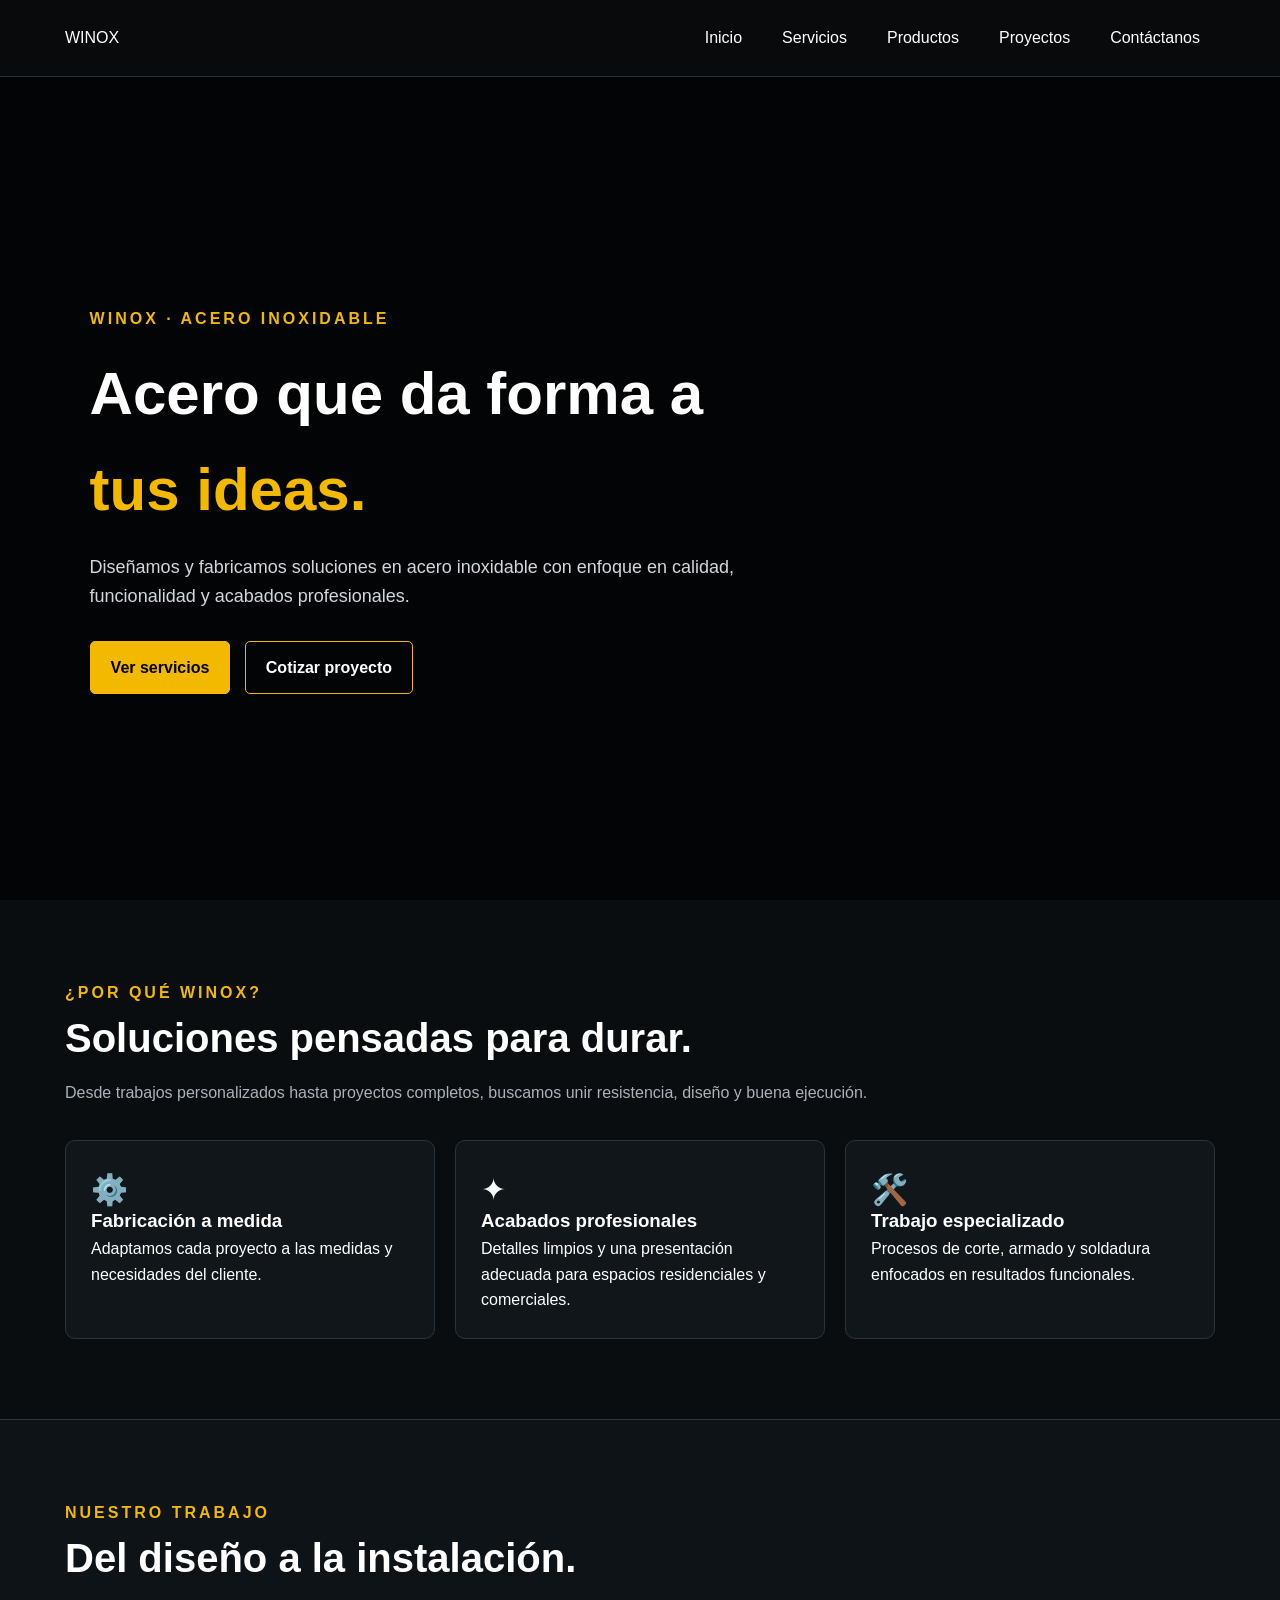
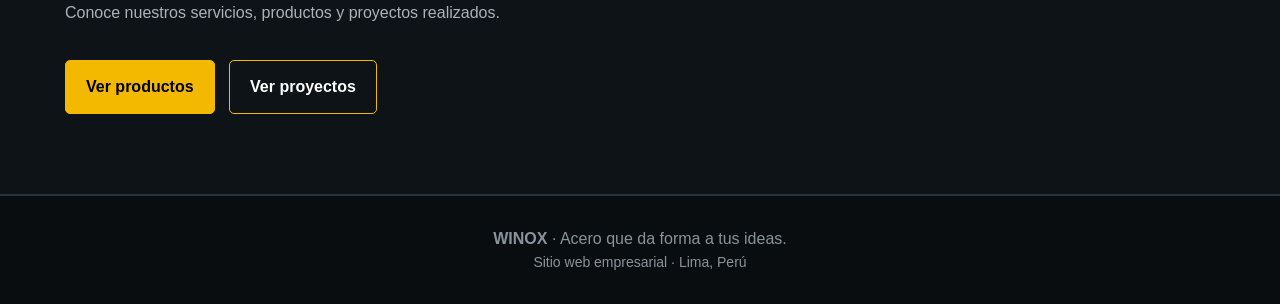
==== index.html @ bb1646b6 "correccion_de_nombre correccion del nombre del index" ====
<!DOCTYPE html>
<html lang="es">
<head>
<meta charset="UTF-8">
<meta name="viewport" content="width=device-width, initial-scale=1.0">
<title>Winox | Inicio</title>
<link rel="stylesheet" href="css/styles.css">
</head>
<body>
<header class="navbar"><div class="nav-inner">
<a class="logo" href="indox.html">WINO<span>X</span></a>
<nav><a class="" href="indox.html">Inicio</a><a class="" href="servicios.html">Servicios</a><a class="" href="productos.html">Productos</a><a class="" href="proyectos.html">Proyectos</a><a class="" href="contactanos.html">Contáctanos</a></nav>
</div></header>
<main>
<section class="hero">
  <div class="hero-content">
    <div class="kicker">Winox · Acero inoxidable</div>
    <h1>Acero que da forma a <span>tus ideas.</span></h1>
    <p>Diseñamos y fabricamos soluciones en acero inoxidable con enfoque en calidad, funcionalidad y acabados profesionales.</p>
    <div class="btns">
      <a class="btn primary" href="servicios.html">Ver servicios</a>
      <a class="btn secondary" href="contactanos.html">Cotizar proyecto</a>
    </div>
  </div>
</section>
<section class="section">
  <div class="section-title">
    <div class="kicker">¿Por qué Winox?</div>
    <h2>Soluciones pensadas para durar.</h2>
    <p>Desde trabajos personalizados hasta proyectos completos, buscamos unir resistencia, diseño y buena ejecución.</p>
  </div>
  <div class="grid">
    <article class="card"><div class="icon">⚙️</div><h3>Fabricación a medida</h3><p>Adaptamos cada proyecto a las medidas y necesidades del cliente.</p></article>
    <article class="card"><div class="icon">✦</div><h3>Acabados profesionales</h3><p>Detalles limpios y una presentación adecuada para espacios residenciales y comerciales.</p></article>
    <article class="card"><div class="icon">🛠️</div><h3>Trabajo especializado</h3><p>Procesos de corte, armado y soldadura enfocados en resultados funcionales.</p></article>
  </div>
</section>
<section class="band">
  <div class="section">
    <div class="section-title">
      <div class="kicker">Nuestro trabajo</div>
      <h2>Del diseño a la instalación.</h2>
      <p>Conoce nuestros servicios, productos y proyectos realizados.</p>
    </div>
    <div class="btns">
      <a class="btn primary" href="productos.html">Ver productos</a>
      <a class="btn secondary" href="proyectos.html">Ver proyectos</a>
    </div>
  </div>
</section>
</main>
<footer>
  <strong>WINOX</strong> · Acero que da forma a tus ideas.
  <div class="small">Sitio web empresarial · Lima, Perú</div>
</footer>
</body>
</html>
---- css/styles.css ----
/*CONFIGURACIÓN GENERAL*/

* {
    margin: 0;
    padding: 0;
    box-sizing: border-box;
}

body {
    font-family: Arial, sans-serif;
    background-color: #0a0d10;
    color: white;
    line-height: 1.6;
}

a {
    text-decoration: none;
    color: white;
}


/* BARRA DE NAVEGACIÓN*/

.navbar {
    position: fixed;
    top: 0;
    width: 100%;
    background-color: #080a0c;
    border-bottom: 1px solid #2b333b;
}

.nav-inner {
    max-width: 1200px;
    margin: auto;
    padding: 15px 25px;

    display: flex;
    align-items: center;
    justify-content: space-between;
}

/* MENÚ */

nav {
    display: flex;
    gap: 10px;
}

nav a {
    padding: 10px 15px;
    border-radius: 5px;
}

nav a:hover {
    background-color: #f2b900;
    color: black;
}


/*PORTADA PRINCIPAl*/

.hero {
    height: 100vh;

    padding: 150px 7% 50px;

    display: flex;
    align-items: center;

    background-image:
        linear-gradient(
            rgba(0, 0, 0, 0.7),
            rgba(0, 0, 0, 0.7)
        ),
        url("winox-fondo.png");

    background-size: cover;
    background-position: center;
}


/* TEXTO DE LA PORTADA */

.hero-content {
    max-width: 650px;
}

.kicker {
    color: #f2b900;
    font-weight: bold;
    letter-spacing: 3px;
    text-transform: uppercase;
}

h1 {
    font-size: 60px;
    margin: 15px 0;
}

h1 span {
    color: #f2b900;
}

.hero p {
    font-size: 18px;
    color: #d2d7dc;
}


/*BOTONES*/

.btns {
    margin-top: 30px;
}

.btn {
    display: inline-block;

    padding: 13px 20px;
    margin-right: 10px;

    border: 1px solid #f2b900;
    border-radius: 5px;

    font-weight: bold;
}


/* BOTÓN AMARILLO */

.btn.primary {
    background-color: #f2b900;
    color: black;
}


/* BOTÓN TRANSPARENTE */

.btn.secondary {
    background-color: transparent;
    color: white;
}


/* EFECTO DEL BOTÓN */

.btn:hover {
    transform: translateY(-2px);
}


/*SECCIONES*/

.section {
    max-width: 1200px;
    margin: auto;
    padding: 80px 25px;
}

.section-title {
    margin-bottom: 35px;
}

.section-title p {
    color: #aab2ba;
    margin-top: 10px;
}


/* TÍTULOS */

h2 {
    font-size: 40px;
}


/*TARJETAS*/

.grid {
    display: grid;

    grid-template-columns: repeat(3, 1fr);

    gap: 20px;
}

.card {
    background-color: #11161b;

    border: 1px solid #2b333b;
    border-radius: 10px;
    
    padding: 25px;
}

.card .icon {
    font-size: 30px;
    margin-bottom: 10px;
    width: 30px;
    height: 30px;
}

.imagge{
    width: 200px;
    height: 200px;
}


/*BANDA*/

.band {
    background-color: #0e1318;

    border-top: 1px solid #2b333b;
    border-bottom: 1px solid #2b333b;
}


/*PORTADA DE OTRAS PÁGINAS*/

.page-hero {
    padding: 160px 25px 80px;

    background-image:
        linear-gradient(
            rgba(0, 0, 0, 0.7),
            rgba(0, 0, 0, 0.7)
        ),
        url("winox-fondo.png");

    background-size: cover;
    background-position: center;
}

.page-hero .inner {
    max-width: 1200px;
    margin: auto;
}

.page-hero h1 {
    max-width: 800px;
}


/*LISTAS*/

.list {
    list-style: none;
    margin-top: 20px;
}

.list li {
    padding: 12px;

    margin-bottom: 10px;

    background-color: #0c1115;

    border-left: 3px solid #f2b900;

    color: #d9dee3;
}


/*PRODUCTOS*/

.products {
    display: grid;

    grid-template-columns: repeat(2, 1fr);

    gap: 20px;
}

.product {
    min-height: 220px;

    padding: 25px;

    background-color: #11161b;

    border: 1px solid #2b333b;
    border-radius: 10px;
}

.product strong {
    color: #f2b900;
}


/*CONTACTO*/

.contact-grid {
    display: grid;

    grid-template-columns: 1fr 1fr;

    gap: 25px;
}


/* FORMULARIO */

form {
    display: grid;
    gap: 14px;
}

input,
textarea,
select {
    width: 100%;

    padding: 14px;

    background-color: #090c0f;

    border: 1px solid #2b333b;

    border-radius: 5px;

    color: white;
}

textarea {
    min-height: 150px;
}


/*PIE DE PÁGINA */

footer {
    padding: 30px;

    border-top: 1px solid #2b333b;

    text-align: center;

    color: #89939d;
}

.small {
    color: #89939d;
    font-size: 14px;
}


/* CELULARES*/

@media (max-width: 800px) {

    .nav-inner {
        flex-direction: column;
    }

    nav {
        flex-wrap: wrap;
        justify-content: center;
    }

    .hero {
        padding-top: 180px;
    }

    .grid {
        grid-template-columns: 1fr;
    }

    .products {
        grid-template-columns: 1fr;
    }

    .contact-grid {
        grid-template-columns: 1fr;
    }

    h1 {
        font-size: 45px;
    }

}
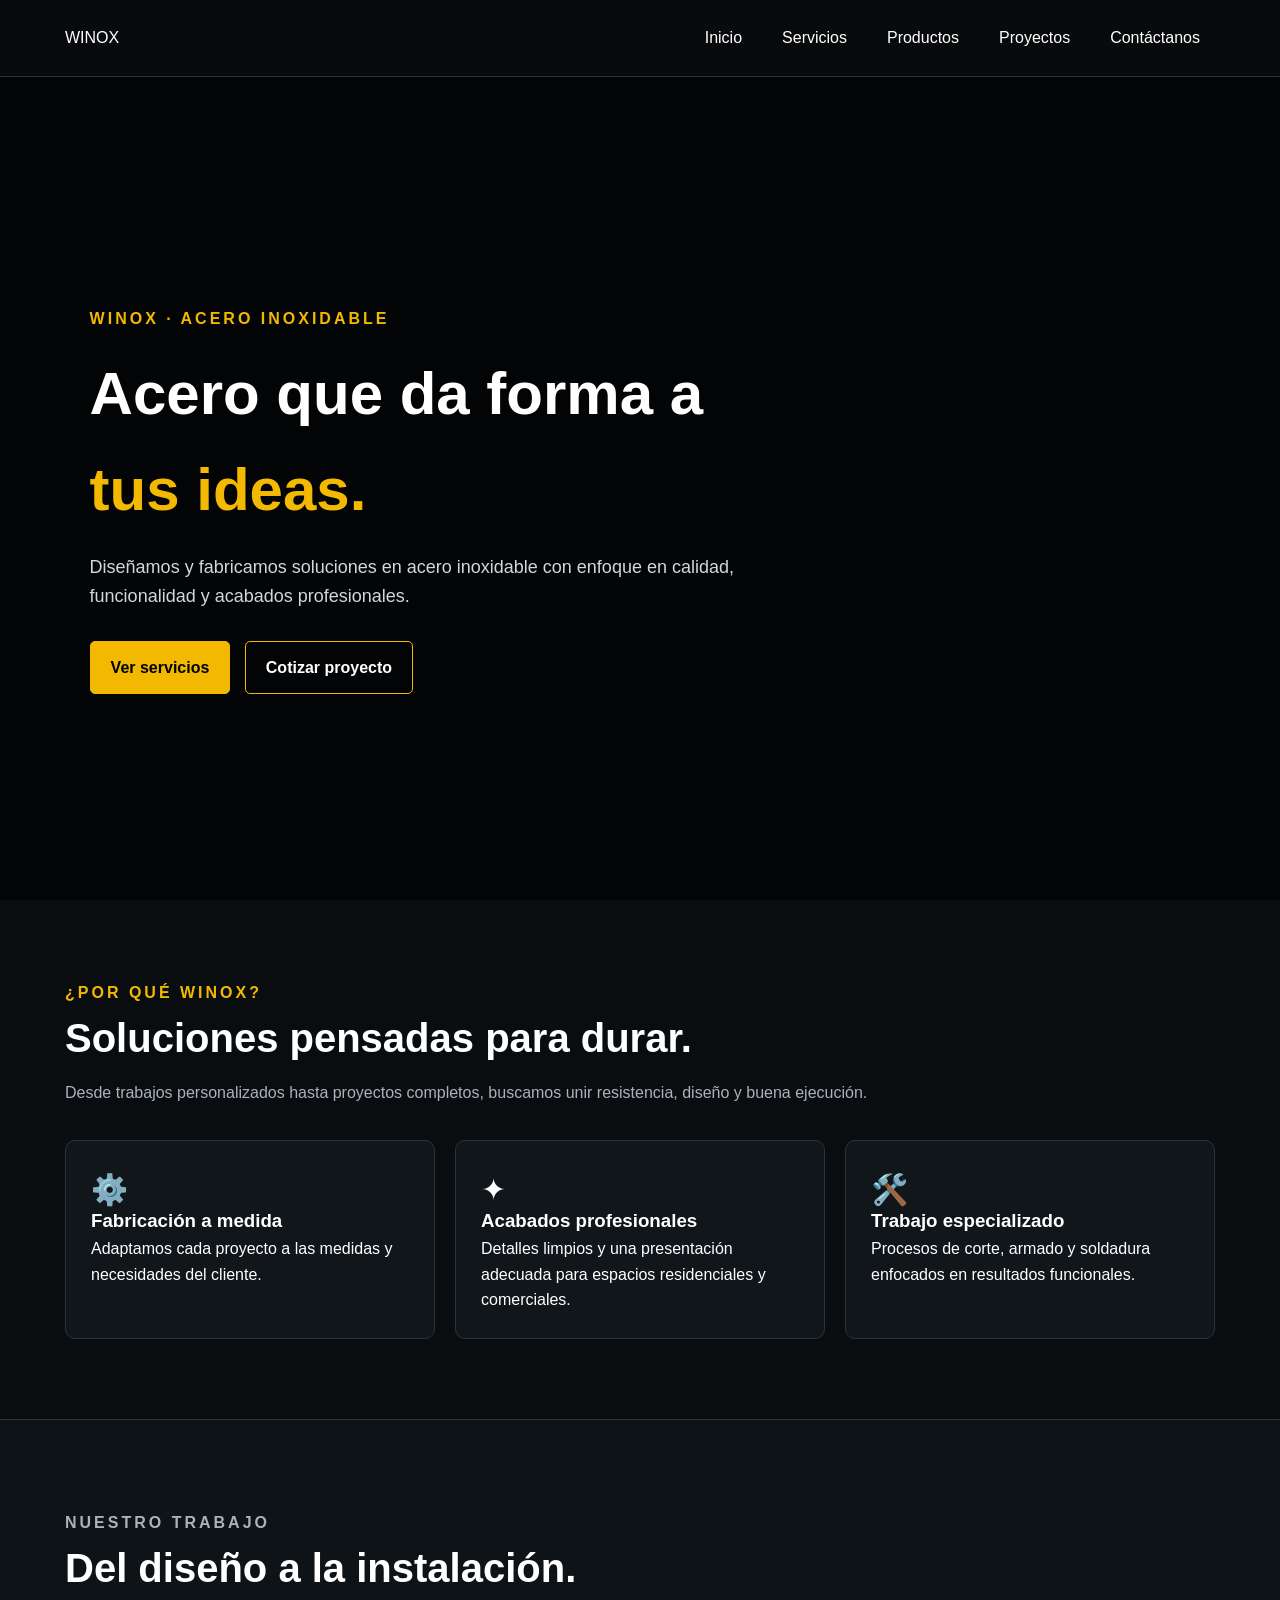
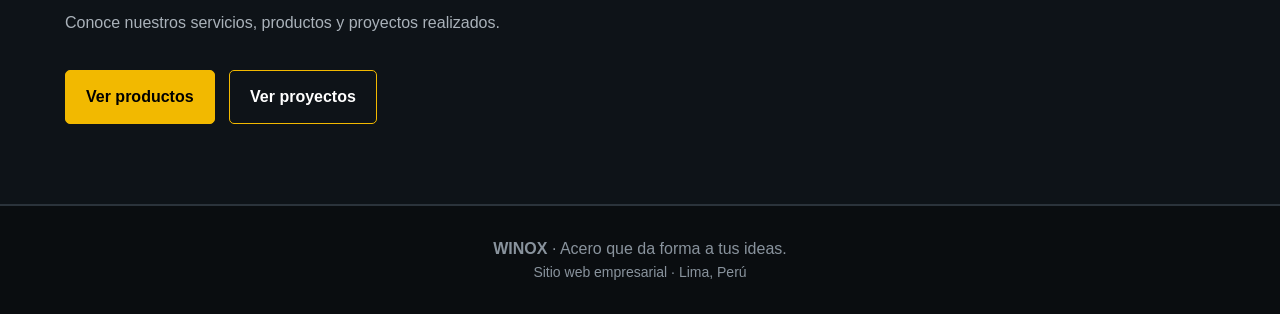
==== commit 8df0c253: "de div a p arreglo" ====
--- a/index.html
+++ b/index.html
@@ -8,8 +8,8 @@
 </head>
 <body>
 <header class="navbar"><div class="nav-inner">
-<a class="logo" href="indox.html">WINO<span>X</span></a>
-<nav><a class="" href="indox.html">Inicio</a><a class="" href="servicios.html">Servicios</a><a class="" href="productos.html">Productos</a><a class="" href="proyectos.html">Proyectos</a><a class="" href="contactanos.html">Contáctanos</a></nav>
+<a class="logo" href="index.html">WINO<span>X</span></a>
+<nav><a class="" href="index.html">Inicio</a><a class="" href="servicios.html">Servicios</a><a class="" href="productos.html">Productos</a><a class="" href="proyectos.html">Proyectos</a><a class="" href="contactanos.html">Contáctanos</a></nav>
 </div></header>
 <main>
 <section class="hero">
@@ -38,7 +38,7 @@
 <section class="band">
   <div class="section">
     <div class="section-title">
-      <div class="kicker">Nuestro trabajo</div>
+      <p class="kicker">Nuestro trabajo</p>
       <h2>Del diseño a la instalación.</h2>
       <p>Conoce nuestros servicios, productos y proyectos realizados.</p>
     </div>
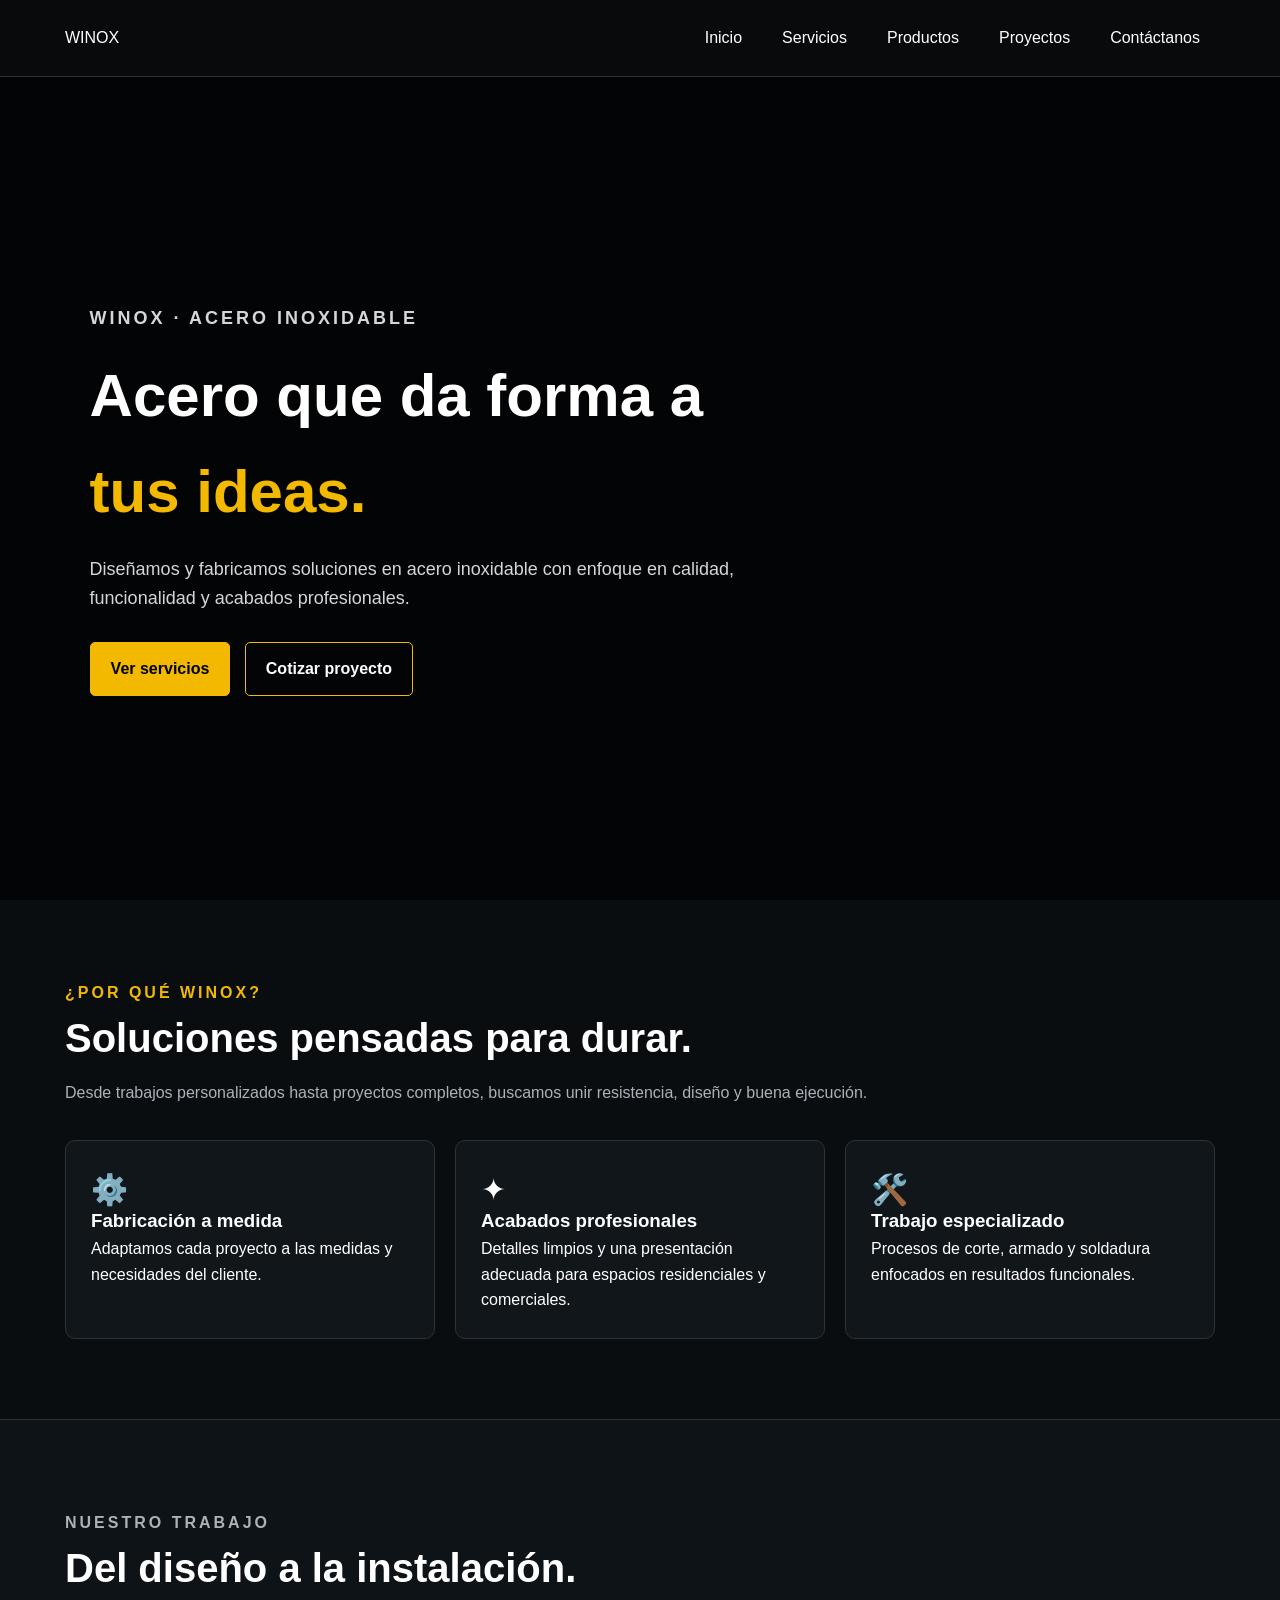
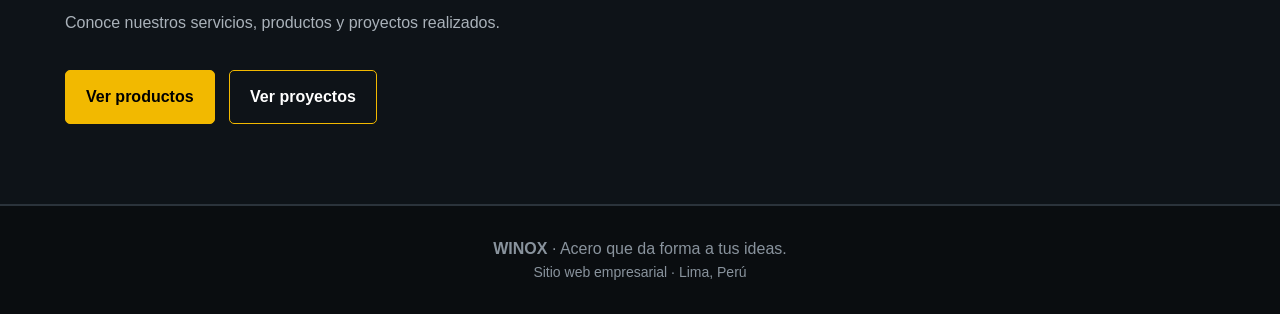
==== commit b3e2d5c6: "de div a p arreglo" ====
--- a/index.html
+++ b/index.html
@@ -14,7 +14,7 @@
 <main>
 <section class="hero">
   <div class="hero-content">
-    <div class="kicker">Winox · Acero inoxidable</div>
+    <p class="kicker">Winox · Acero inoxidable</p>
     <h1>Acero que da forma a <span>tus ideas.</span></h1>
     <p>Diseñamos y fabricamos soluciones en acero inoxidable con enfoque en calidad, funcionalidad y acabados profesionales.</p>
     <div class="btns">
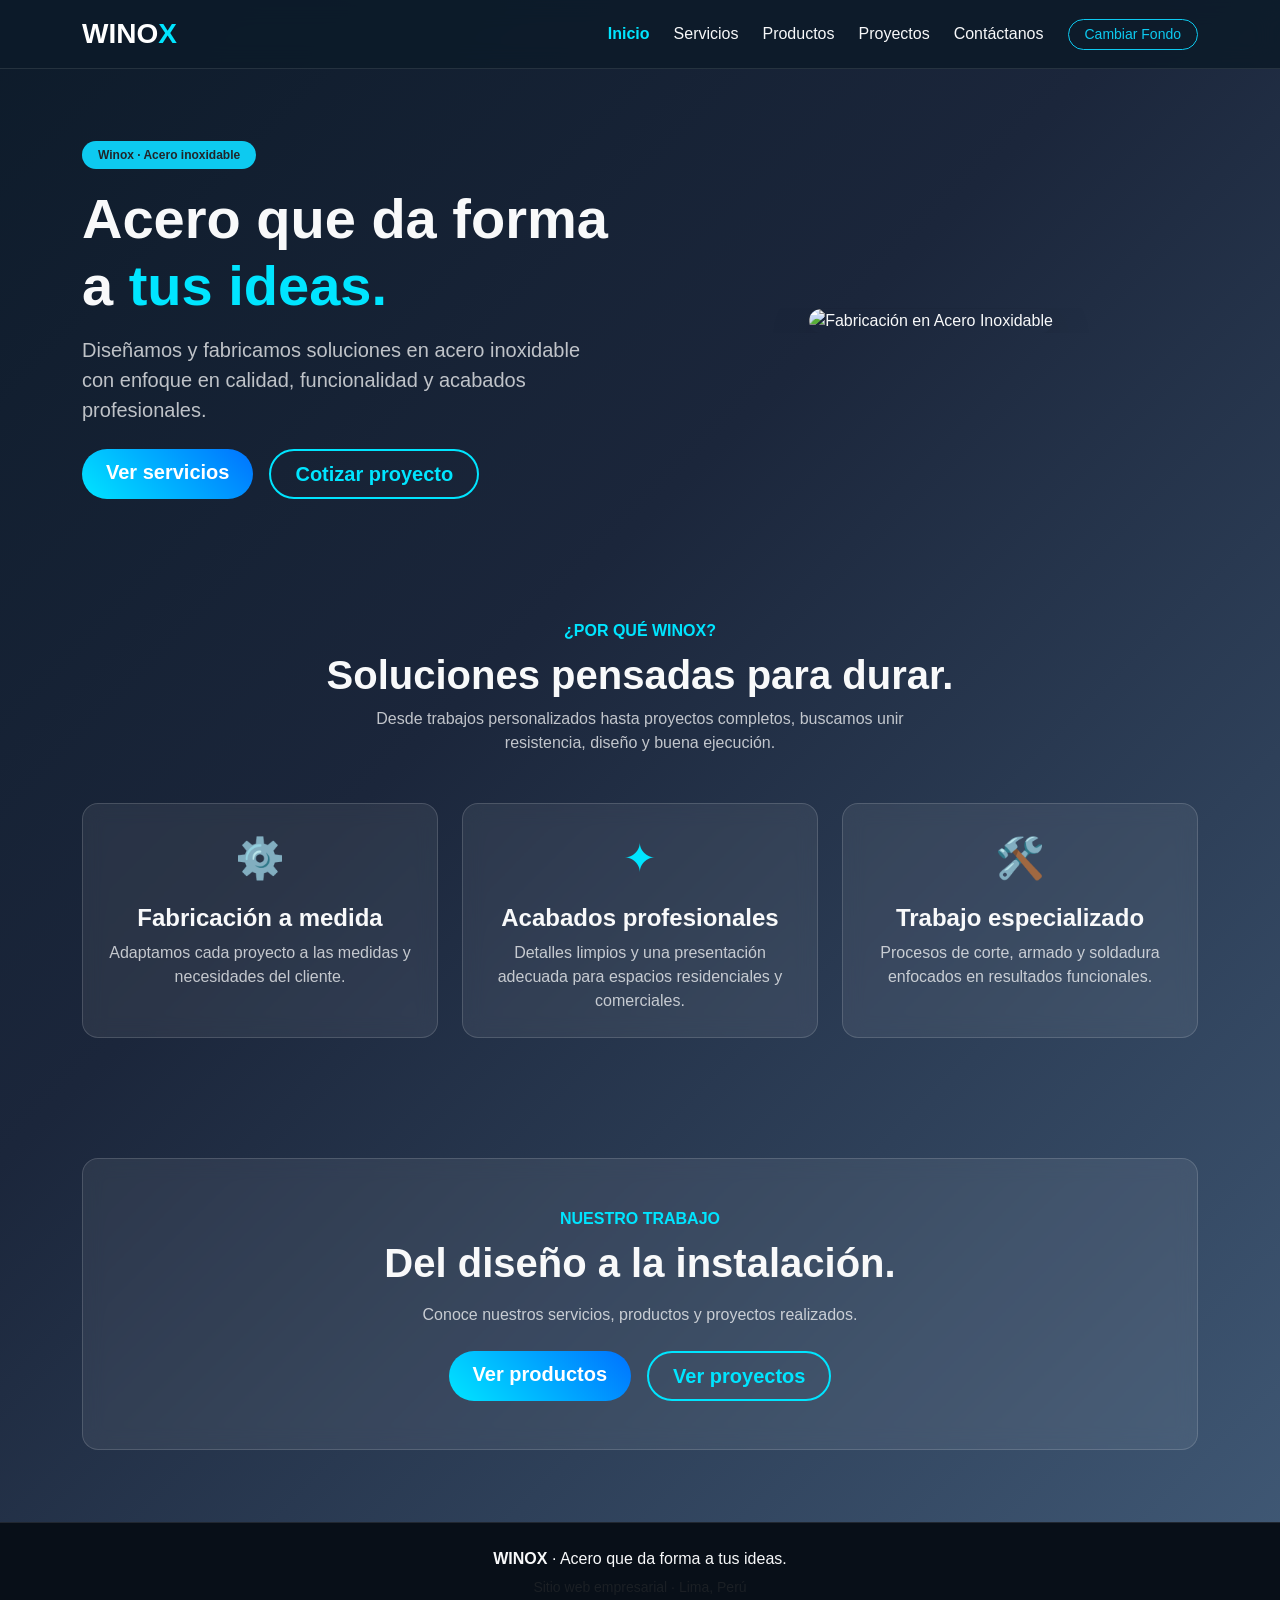
==== commit 97723acd: "añadir boostrap editar paginas con boostrap y se añadio js" ====
--- a/index.html
+++ b/index.html
@@ -1,57 +1,112 @@
 <!DOCTYPE html>
 <html lang="es">
 <head>
-<meta charset="UTF-8">
-<meta name="viewport" content="width=device-width, initial-scale=1.0">
-<title>Winox | Inicio</title>
-<link rel="stylesheet" href="css/styles.css">
+    <meta charset="UTF-8">
+    <meta name="viewport" content="width=device-width, initial-scale=1.0">
+    <title>Winox | Inicio</title>
+    <link href="https://cdn.jsdelivr.net/npm/bootstrap@5.3.3/dist/css/bootstrap.min.css" rel="stylesheet">
+    <link rel="stylesheet" href="css/styles.css">
 </head>
 <body>
-<header class="navbar"><div class="nav-inner">
-<a class="logo" href="index.html">WINO<span>X</span></a>
-<nav><a class="" href="index.html">Inicio</a><a class="" href="servicios.html">Servicios</a><a class="" href="productos.html">Productos</a><a class="" href="proyectos.html">Proyectos</a><a class="" href="contactanos.html">Contáctanos</a></nav>
-</div></header>
+
+<nav class="navbar navbar-expand-lg navbar-dark glass-nav sticky-top">
+    <div class="container">
+        <a class="navbar-brand fw-bold fs-3" href="index.html">WINO<span class="text-accent">X</span></a>
+        <button class="navbar-toggler" type="button" data-bs-toggle="collapse" data-bs-target="#navbarNav">
+            <span class="navbar-toggler-icon"></span>
+        </button>
+        <div class="collapse navbar-collapse" id="navbarNav">
+            <ul class="navbar-nav ms-auto align-items-center">
+                <li class="nav-item"><a class="nav-link active fw-bold text-accent me-2" href="index.html">Inicio</a></li>
+<li class="nav-item"><a class="nav-link text-light me-2" href="servicios.html">Servicios</a></li>
+<li class="nav-item"><a class="nav-link text-light me-2" href="productos.html">Productos</a></li>
+<li class="nav-item"><a class="nav-link text-light me-2" href="proyectos.html">Proyectos</a></li>
+<li class="nav-item"><a class="nav-link text-light me-2" href="contactanos.html">Contáctanos</a></li>
+
+                <li class="nav-item ms-lg-2 mt-2 mt-lg-0">
+                    <button id="btnTema" class="btn btn-outline-info btn-sm rounded-pill px-3">Cambiar Fondo</button>
+                </li>
+            </ul>
+        </div>
+    </div>
+</nav>
+
 <main>
-<section class="hero">
-  <div class="hero-content">
-    <p class="kicker">Winox · Acero inoxidable</p>
-    <h1>Acero que da forma a <span>tus ideas.</span></h1>
-    <p>Diseñamos y fabricamos soluciones en acero inoxidable con enfoque en calidad, funcionalidad y acabados profesionales.</p>
-    <div class="btns">
-      <a class="btn primary" href="servicios.html">Ver servicios</a>
-      <a class="btn secondary" href="contactanos.html">Cotizar proyecto</a>
+    <section class="py-5 my-4">
+        <div class="container">
+            <div class="row align-items-center g-5">
+                <div class="col-lg-6">
+                    <span class="badge bg-info text-dark px-3 py-2 rounded-pill fw-semibold mb-3 badge-float">Winox · Acero inoxidable</span>
+                    <h1 class="display-4 fw-bold mb-3">Acero que da forma a <span class="text-accent">tus ideas.</span></h1>
+                    <p class="lead text-light opacity-75 mb-4">Diseñamos y fabricamos soluciones en acero inoxidable con enfoque en calidad, funcionalidad y acabados profesionales.</p>
+                    <div class="d-flex flex-wrap gap-3">
+                        <a class="btn btn-custom-primary btn-lg px-4 rounded-pill" href="servicios.html">Ver servicios</a>
+                        <a class="btn btn-custom-secondary btn-lg px-4 rounded-pill" href="contactanos.html">Cotizar proyecto</a>
+                    </div>
+                </div>
+                <div class="col-lg-6 text-center overflow-hidden rounded-4">
+                    <img src="https://images.unsplash.com/photo-1504307651254-35680f356dfd?auto=format&fit=crop&w=800&q=80" alt="Fabricación en Acero Inoxidable" class="img-fluid img-zoom rounded-4 shadow-lg">
+                </div>
+            </div>
+        </div>
+    </section>
+
+    <section class="py-5">
+        <div class="container">
+            <div class="text-center mb-5">
+                <span class="text-accent fw-bold text-uppercase">¿Por qué Winox?</span>
+                <h2 class="display-6 fw-bold mt-2">Soluciones pensadas para durar.</h2>
+                <p class="text-light opacity-75 mx-auto" style="max-width: 600px;">Desde trabajos personalizados hasta proyectos completos, buscamos unir resistencia, diseño y buena ejecución.</p>
+            </div>
+            <div class="row g-4">
+                <div class="col-md-4">
+                    <div class="glass-card p-4 h-100 card-hover text-center">
+                        <div class="fs-1 text-accent mb-3">⚙️</div>
+                        <h3 class="h4 fw-bold">Fabricación a medida</h3>
+                        <p class="text-light opacity-75 mb-0">Adaptamos cada proyecto a las medidas y necesidades del cliente.</p>
+                    </div>
+                </div>
+                <div class="col-md-4">
+                    <div class="glass-card p-4 h-100 card-hover text-center">
+                        <div class="fs-1 text-accent mb-3">✦</div>
+                        <h3 class="h4 fw-bold">Acabados profesionales</h3>
+                        <p class="text-light opacity-75 mb-0">Detalles limpios y una presentación adecuada para espacios residenciales y comerciales.</p>
+                    </div>
+                </div>
+                <div class="col-md-4">
+                    <div class="glass-card p-4 h-100 card-hover text-center">
+                        <div class="fs-1 text-accent mb-3">🛠️</div>
+                        <h3 class="h4 fw-bold">Trabajo especializado</h3>
+                        <p class="text-light opacity-75 mb-0">Procesos de corte, armado y soldadura enfocados en resultados funcionales.</p>
+                    </div>
+                </div>
+            </div>
+        </div>
+    </section>
+
+    <section class="py-5 my-4">
+        <div class="container">
+            <div class="glass-card p-5 text-center card-hover">
+                <span class="text-accent fw-bold text-uppercase">Nuestro trabajo</span>
+                <h2 class="display-6 fw-bold mt-2 mb-3">Del diseño a la instalación.</h2>
+                <p class="text-light opacity-75 mb-4 mx-auto" style="max-width: 600px;">Conoce nuestros servicios, productos y proyectos realizados.</p>
+                <div class="d-flex justify-content-center gap-3 flex-wrap">
+                    <a class="btn btn-custom-primary btn-lg px-4 rounded-pill" href="productos.html">Ver productos</a>
+                    <a class="btn btn-custom-secondary btn-lg px-4 rounded-pill" href="proyectos.html">Ver proyectos</a>
+                </div>
+            </div>
+        </div>
+    </section>
+</main>
+
+<footer class="py-4 text-center text-light">
+    <div class="container">
+        <p class="mb-1"><strong>WINOX</strong> · Acero que da forma a tus ideas.</p>
+        <small class="text-muted">Sitio web empresarial · Lima, Perú</small>
     </div>
-  </div>
-</section>
-<section class="section">
-  <div class="section-title">
-    <div class="kicker">¿Por qué Winox?</div>
-    <h2>Soluciones pensadas para durar.</h2>
-    <p>Desde trabajos personalizados hasta proyectos completos, buscamos unir resistencia, diseño y buena ejecución.</p>
-  </div>
-  <div class="grid">
-    <article class="card"><div class="icon">⚙️</div><h3>Fabricación a medida</h3><p>Adaptamos cada proyecto a las medidas y necesidades del cliente.</p></article>
-    <article class="card"><div class="icon">✦</div><h3>Acabados profesionales</h3><p>Detalles limpios y una presentación adecuada para espacios residenciales y comerciales.</p></article>
-    <article class="card"><div class="icon">🛠️</div><h3>Trabajo especializado</h3><p>Procesos de corte, armado y soldadura enfocados en resultados funcionales.</p></article>
-  </div>
-</section>
-<section class="band">
-  <div class="section">
-    <div class="section-title">
-      <p class="kicker">Nuestro trabajo</p>
-      <h2>Del diseño a la instalación.</h2>
-      <p>Conoce nuestros servicios, productos y proyectos realizados.</p>
-    </div>
-    <div class="btns">
-      <a class="btn primary" href="productos.html">Ver productos</a>
-      <a class="btn secondary" href="proyectos.html">Ver proyectos</a>
-    </div>
-  </div>
-</section>
-</main>
-<footer>
-  <strong>WINOX</strong> · Acero que da forma a tus ideas.
-  <div class="small">Sitio web empresarial · Lima, Perú</div>
 </footer>
+
+<script src="https://cdn.jsdelivr.net/npm/bootstrap@5.3.3/dist/js/bootstrap.bundle.min.js"></script>
+<script src="js/app.js"></script>
 </body>
-</html>+</html>
--- a/css/styles.css
+++ b/css/styles.css
@@ -1,381 +1,96 @@
-/*CONFIGURACIÓN GENERAL*/
 
-* {
-    margin: 0;
-    padding: 0;
-    box-sizing: border-box;
+body {
+    background: linear-gradient(135deg, #0d1b2a 0%, #1b263b 40%, #415a77 100%);
+    color: #f8f9fa;
+    font-family: 'Segoe UI', Tahoma, Geneva, Verdana, sans-serif;
+    min-height: 100vh;
+    display: flex;
+    flex-direction: column;
+    transition: background 0.6s ease-in-out;
 }
 
-body {
-    font-family: Arial, sans-serif;
-    background-color: #0a0d10;
-    color: white;
-    line-height: 1.6;
+main {
+    flex: 1;
 }
 
-a {
-    text-decoration: none;
-    color: white;
+.text-accent {
+    color: #00e5ff !important;
 }
 
-
-/* BARRA DE NAVEGACIÓN*/
-
-.navbar {
-    position: fixed;
-    top: 0;
-    width: 100%;
-    background-color: #080a0c;
-    border-bottom: 1px solid #2b333b;
+.card-hover {
+    transition: transform 0.35s cubic-bezier(0.25, 0.8, 0.25, 1), 
+                box-shadow 0.35s ease, 
+                border-color 0.35s ease;
+    border: 1px solid rgba(255, 255, 255, 0.15) !important;
 }
 
-.nav-inner {
-    max-width: 1200px;
-    margin: auto;
-    padding: 15px 25px;
-
-    display: flex;
-    align-items: center;
-    justify-content: space-between;
+.card-hover:hover {
+    transform: translateY(-10px) scale(1.02);
+    box-shadow: 0 18px 35px rgba(0, 229, 255, 0.25) !important;
+    border-color: #00e5ff !important;
 }
 
-/* MENÚ */
-
-nav {
-    display: flex;
-    gap: 10px;
+.btn-custom-primary {
+    background: linear-gradient(45deg, #00e5ff, #0072ff);
+    color: #ffffff;
+    border: none;
+    font-weight: 600;
+    transition: transform 0.25s ease, box-shadow 0.25s ease, background 0.3s ease;
 }
 
-nav a {
-    padding: 10px 15px;
-    border-radius: 5px;
+.btn-custom-primary:hover {
+    transform: scale(1.05);
+    box-shadow: 0 0 20px rgba(0, 229, 255, 0.6);
+    color: #ffffff;
 }
 
-nav a:hover {
-    background-color: #f2b900;
-    color: black;
+.btn-custom-secondary {
+    border: 2px solid #00e5ff;
+    color: #00e5ff;
+    font-weight: 600;
+    transition: all 0.3s ease-in-out;
 }
 
-
-/*PORTADA PRINCIPAl*/
-
-.hero {
-    height: 100vh;
-
-    padding: 150px 7% 50px;
-
-    display: flex;
-    align-items: center;
-
-    background-image:
-        linear-gradient(
-            rgba(0, 0, 0, 0.7),
-            rgba(0, 0, 0, 0.7)
-        ),
-        url("winox-fondo.png");
-
-    background-size: cover;
-    background-position: center;
+.btn-custom-secondary:hover {
+    background: #00e5ff;
+    color: #0d1b2a;
+    box-shadow: 0 0 20px rgba(0, 229, 255, 0.5);
 }
 
-
-/* TEXTO DE LA PORTADA */
-
-.hero-content {
-    max-width: 650px;
+.img-zoom {
+    transition: transform 0.5s ease-in-out, filter 0.5s ease;
 }
 
-.kicker {
-    color: #f2b900;
-    font-weight: bold;
-    letter-spacing: 3px;
-    text-transform: uppercase;
+.img-zoom:hover {
+    transform: scale(1.06);
+    filter: brightness(1.1);
 }
 
-h1 {
-    font-size: 60px;
-    margin: 15px 0;
+@keyframes floatAnimation {
+    0% { transform: translateY(0px); }
+    50% { transform: translateY(-8px); }
+    100% { transform: translateY(0px); }
 }
 
-h1 span {
-    color: #f2b900;
+.badge-float {
+    animation: floatAnimation 3s ease-in-out infinite;
+    display: inline-block;
 }
 
-.hero p {
-    font-size: 18px;
-    color: #d2d7dc;
+.glass-nav {
+    background: rgba(13, 27, 42, 0.9) !important;
+    backdrop-filter: blur(12px);
+    border-bottom: 1px solid rgba(255, 255, 255, 0.1);
+    transition: background 0.4s ease;
 }
 
-
-/*BOTONES*/
-
-.btns {
-    margin-top: 30px;
+.glass-card {
+    background: rgba(255, 255, 255, 0.07);
+    backdrop-filter: blur(10px);
+    border-radius: 1rem;
 }
 
-.btn {
-    display: inline-block;
-
-    padding: 13px 20px;
-    margin-right: 10px;
-
-    border: 1px solid #f2b900;
-    border-radius: 5px;
-
-    font-weight: bold;
+footer {
+    background-color: #080f18;
+    border-top: 1px solid rgba(255, 255, 255, 0.1);
 }
-
-
-/* BOTÓN AMARILLO */
-
-.btn.primary {
-    background-color: #f2b900;
-    color: black;
-}
-
-
-/* BOTÓN TRANSPARENTE */
-
-.btn.secondary {
-    background-color: transparent;
-    color: white;
-}
-
-
-/* EFECTO DEL BOTÓN */
-
-.btn:hover {
-    transform: translateY(-2px);
-}
-
-
-/*SECCIONES*/
-
-.section {
-    max-width: 1200px;
-    margin: auto;
-    padding: 80px 25px;
-}
-
-.section-title {
-    margin-bottom: 35px;
-}
-
-.section-title p {
-    color: #aab2ba;
-    margin-top: 10px;
-}
-
-
-/* TÍTULOS */
-
-h2 {
-    font-size: 40px;
-}
-
-
-/*TARJETAS*/
-
-.grid {
-    display: grid;
-
-    grid-template-columns: repeat(3, 1fr);
-
-    gap: 20px;
-}
-
-.card {
-    background-color: #11161b;
-
-    border: 1px solid #2b333b;
-    border-radius: 10px;
-    
-    padding: 25px;
-}
-
-.card .icon {
-    font-size: 30px;
-    margin-bottom: 10px;
-    width: 30px;
-    height: 30px;
-}
-
-.imagge{
-    width: 200px;
-    height: 200px;
-}
-
-
-/*BANDA*/
-
-.band {
-    background-color: #0e1318;
-
-    border-top: 1px solid #2b333b;
-    border-bottom: 1px solid #2b333b;
-}
-
-
-/*PORTADA DE OTRAS PÁGINAS*/
-
-.page-hero {
-    padding: 160px 25px 80px;
-
-    background-image:
-        linear-gradient(
-            rgba(0, 0, 0, 0.7),
-            rgba(0, 0, 0, 0.7)
-        ),
-        url("winox-fondo.png");
-
-    background-size: cover;
-    background-position: center;
-}
-
-.page-hero .inner {
-    max-width: 1200px;
-    margin: auto;
-}
-
-.page-hero h1 {
-    max-width: 800px;
-}
-
-
-/*LISTAS*/
-
-.list {
-    list-style: none;
-    margin-top: 20px;
-}
-
-.list li {
-    padding: 12px;
-
-    margin-bottom: 10px;
-
-    background-color: #0c1115;
-
-    border-left: 3px solid #f2b900;
-
-    color: #d9dee3;
-}
-
-
-/*PRODUCTOS*/
-
-.products {
-    display: grid;
-
-    grid-template-columns: repeat(2, 1fr);
-
-    gap: 20px;
-}
-
-.product {
-    min-height: 220px;
-
-    padding: 25px;
-
-    background-color: #11161b;
-
-    border: 1px solid #2b333b;
-    border-radius: 10px;
-}
-
-.product strong {
-    color: #f2b900;
-}
-
-
-/*CONTACTO*/
-
-.contact-grid {
-    display: grid;
-
-    grid-template-columns: 1fr 1fr;
-
-    gap: 25px;
-}
-
-
-/* FORMULARIO */
-
-form {
-    display: grid;
-    gap: 14px;
-}
-
-input,
-textarea,
-select {
-    width: 100%;
-
-    padding: 14px;
-
-    background-color: #090c0f;
-
-    border: 1px solid #2b333b;
-
-    border-radius: 5px;
-
-    color: white;
-}
-
-textarea {
-    min-height: 150px;
-}
-
-
-/*PIE DE PÁGINA */
-
-footer {
-    padding: 30px;
-
-    border-top: 1px solid #2b333b;
-
-    text-align: center;
-
-    color: #89939d;
-}
-
-.small {
-    color: #89939d;
-    font-size: 14px;
-}
-
-
-/* CELULARES*/
-
-@media (max-width: 800px) {
-
-    .nav-inner {
-        flex-direction: column;
-    }
-
-    nav {
-        flex-wrap: wrap;
-        justify-content: center;
-    }
-
-    .hero {
-        padding-top: 180px;
-    }
-
-    .grid {
-        grid-template-columns: 1fr;
-    }
-
-    .products {
-        grid-template-columns: 1fr;
-    }
-
-    .contact-grid {
-        grid-template-columns: 1fr;
-    }
-
-    h1 {
-        font-size: 45px;
-    }
-
-}
